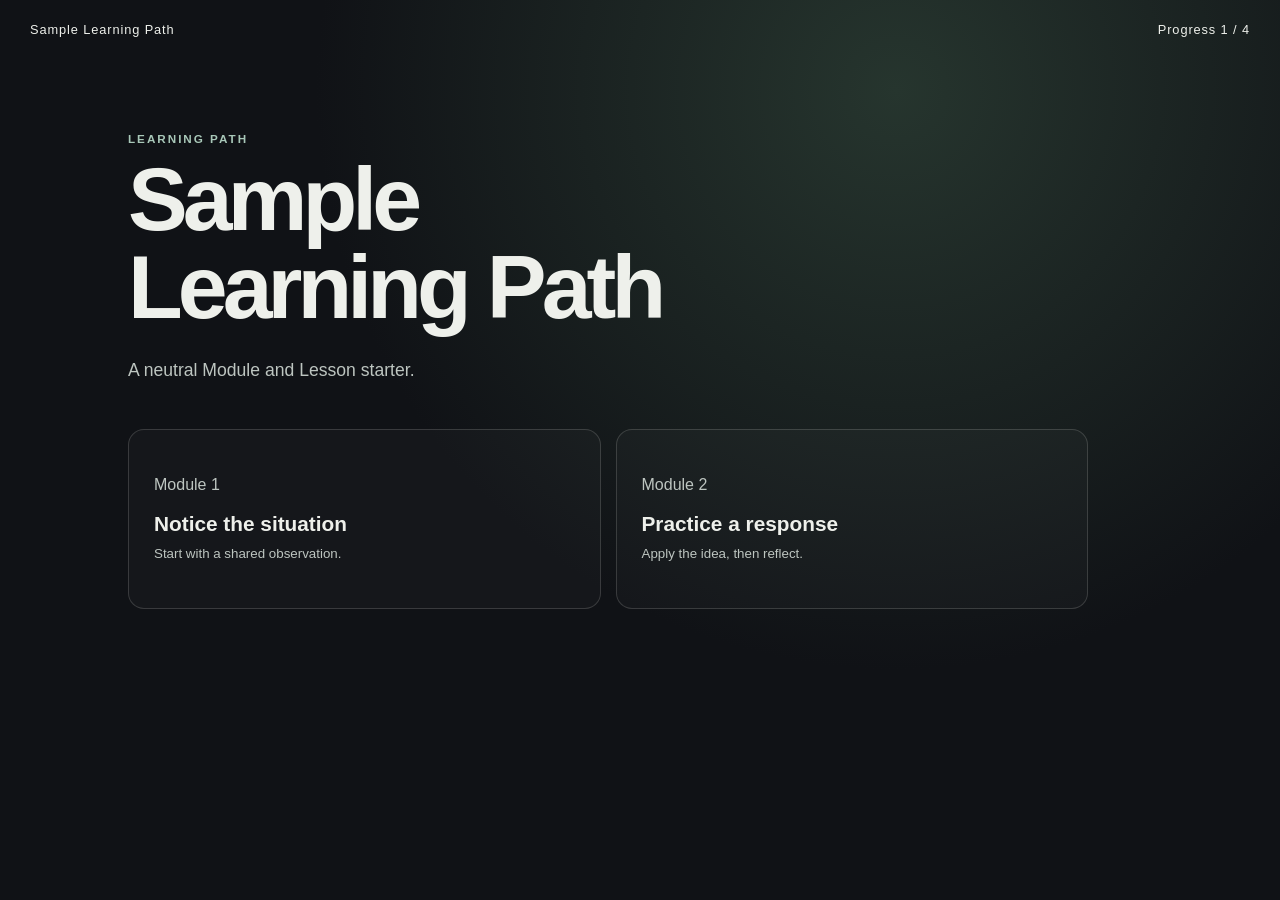
==== templates/lecture-experience/starter/index.html @ bf98b6eb "feat: add reusable lecture templates" ====
<!doctype html><html lang="en"><head><meta charset="utf-8"><meta name="viewport" content="width=device-width,initial-scale=1"><title>Sample Learning Experience</title><link rel="stylesheet" href="engine/experience.css"><link rel="stylesheet" href="skin.css"></head><body><div id="experience-app"></div><script src="experience-data.js"></script><script src="engine/experience-engine.js"></script></body></html>
---- templates/lecture-experience/starter/engine/experience.css ----
* { box-sizing:border-box; } html,body,#experience-app { min-height:100%; margin:0; } body { background:#101216; color:#eef0eb; font-family:Arial,sans-serif; } button { font:inherit; cursor:pointer; } .experience-chrome,.experience-controls { position:fixed; z-index:2; inset-inline:0; display:flex; align-items:center; gap:18px; padding:22px 30px; }.experience-chrome { top:0; justify-content:space-between; font-size:.8rem; letter-spacing:.07em; }.experience-chrome button,.lesson-stage button,.experience-controls button { color:inherit; background:transparent; border:1px solid color-mix(in srgb,var(--accent,#b1c8bc) 55%,transparent); border-radius:999px; padding:.62rem .95rem; }.experience-controls { bottom:0; justify-content:center; }.experience-controls button:disabled { opacity:.35; cursor:default; }.experience-hub,.lesson-stage { min-height:100vh; padding:120px clamp(28px,10vw,170px) 100px; }.experience-hub h1,.lesson-stage h1 { max-width:13ch; margin:0; font-size:clamp(2.8rem,7vw,6.5rem); line-height:.98; letter-spacing:-.055em; }.experience-hub>p:not(.eyebrow),.lesson-copy { max-width:52ch; margin:24px 0; color:var(--muted,#b9c0bf); line-height:1.65; font-size:1.1rem; }.eyebrow { color:var(--accent,#b1c8bc); font-weight:700; font-size:.73rem; letter-spacing:.17em; text-transform:uppercase; }.module-grid { display:grid; grid-template-columns:repeat(auto-fit,minmax(220px,1fr)); gap:15px; max-width:960px; margin-top:44px; }.module-grid button { min-height:180px; padding:25px; border:1px solid color-mix(in srgb,currentColor 16%,transparent); background:rgba(255,255,255,.025); color:inherit; text-align:left; }.module-grid button:hover { border-color:var(--accent,#b1c8bc); transform:translateY(-3px); }.module-grid span,.module-grid small { display:block; color:var(--muted,#b9c0bf); }.module-grid strong { display:block; margin:18px 0 10px; font-size:1.3rem; }.practice-panel { max-width:650px; margin-top:30px; padding:25px; border-left:2px solid var(--accent,#b1c8bc); background:rgba(255,255,255,.04); }.experience-progress { height:2px; width:min(340px,30vw); background:rgba(255,255,255,.18); }.experience-progress span { display:block; height:100%; background:var(--accent,#b1c8bc); transition:width .25s; }.experience-error { padding:12vh 10vw; } @media(max-width:680px){.experience-chrome{padding:18px}.experience-hub,.lesson-stage{padding:100px 28px 90px}.experience-controls{padding:18px}.experience-progress{width:22vw;}}
---- templates/lecture-experience/starter/skin.css ----
:root { --accent:#a8c7b8; --muted:#bdc5c0; } body { background:radial-gradient(circle at 70% 10%,#26352e 0,#101216 48%); } .module-grid button { border-radius:16px; }
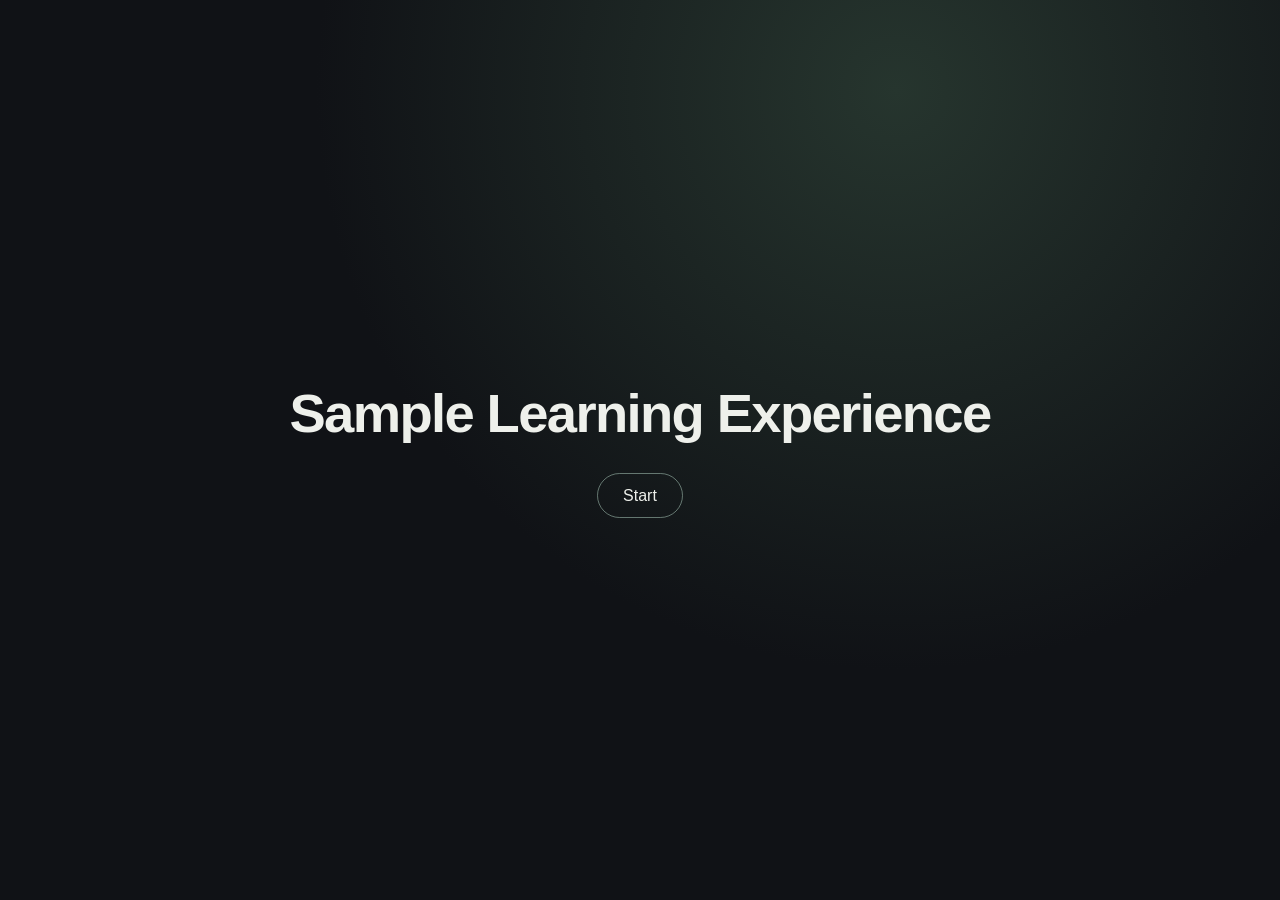
==== commit 1c3d39cd: "feat: standardize AX entry warp transition MyPage Golden Transition을 정본으로 확인해 AX Entry Warp를 공용 Engi" ====
--- a/templates/lecture-experience/starter/index.html
+++ b/templates/lecture-experience/starter/index.html
@@ -1 +1 @@
-<!doctype html><html lang="en"><head><meta charset="utf-8"><meta name="viewport" content="width=device-width,initial-scale=1"><title>Sample Learning Experience</title><link rel="stylesheet" href="engine/experience.css"><link rel="stylesheet" href="skin.css"></head><body><div id="experience-app"></div><script src="experience-data.js"></script><script src="engine/experience-engine.js"></script></body></html>
+<!doctype html><html lang="en"><head><meta charset="utf-8"><meta name="viewport" content="width=device-width,initial-scale=1"><title>Sample Learning Experience</title><link rel="stylesheet" href="engine/experience.css"><link rel="stylesheet" href="engine/entry-transition.css"><link rel="stylesheet" href="skin.css"></head><body><div id="experience-cover" class="ax-cover"><div class="ax-cover__inner"><h1>Sample Learning Experience</h1><button type="button" data-action="enter">Start</button></div></div><div id="experience-app"></div><script src="experience-data.js"></script><script src="engine/entry-transition.js"></script><script src="engine/experience-engine.js"></script></body></html>
--- a/templates/lecture-experience/starter/engine/experience.css
+++ b/templates/lecture-experience/starter/engine/experience.css
@@ -1 +1,2 @@
 * { box-sizing:border-box; } html,body,#experience-app { min-height:100%; margin:0; } body { background:#101216; color:#eef0eb; font-family:Arial,sans-serif; } button { font:inherit; cursor:pointer; } .experience-chrome,.experience-controls { position:fixed; z-index:2; inset-inline:0; display:flex; align-items:center; gap:18px; padding:22px 30px; }.experience-chrome { top:0; justify-content:space-between; font-size:.8rem; letter-spacing:.07em; }.experience-chrome button,.lesson-stage button,.experience-controls button { color:inherit; background:transparent; border:1px solid color-mix(in srgb,var(--accent,#b1c8bc) 55%,transparent); border-radius:999px; padding:.62rem .95rem; }.experience-controls { bottom:0; justify-content:center; }.experience-controls button:disabled { opacity:.35; cursor:default; }.experience-hub,.lesson-stage { min-height:100vh; padding:120px clamp(28px,10vw,170px) 100px; }.experience-hub h1,.lesson-stage h1 { max-width:13ch; margin:0; font-size:clamp(2.8rem,7vw,6.5rem); line-height:.98; letter-spacing:-.055em; }.experience-hub>p:not(.eyebrow),.lesson-copy { max-width:52ch; margin:24px 0; color:var(--muted,#b9c0bf); line-height:1.65; font-size:1.1rem; }.eyebrow { color:var(--accent,#b1c8bc); font-weight:700; font-size:.73rem; letter-spacing:.17em; text-transform:uppercase; }.module-grid { display:grid; grid-template-columns:repeat(auto-fit,minmax(220px,1fr)); gap:15px; max-width:960px; margin-top:44px; }.module-grid button { min-height:180px; padding:25px; border:1px solid color-mix(in srgb,currentColor 16%,transparent); background:rgba(255,255,255,.025); color:inherit; text-align:left; }.module-grid button:hover { border-color:var(--accent,#b1c8bc); transform:translateY(-3px); }.module-grid span,.module-grid small { display:block; color:var(--muted,#b9c0bf); }.module-grid strong { display:block; margin:18px 0 10px; font-size:1.3rem; }.practice-panel { max-width:650px; margin-top:30px; padding:25px; border-left:2px solid var(--accent,#b1c8bc); background:rgba(255,255,255,.04); }.experience-progress { height:2px; width:min(340px,30vw); background:rgba(255,255,255,.18); }.experience-progress span { display:block; height:100%; background:var(--accent,#b1c8bc); transition:width .25s; }.experience-error { padding:12vh 10vw; } @media(max-width:680px){.experience-chrome{padding:18px}.experience-hub,.lesson-stage{padding:100px 28px 90px}.experience-controls{padding:18px}.experience-progress{width:22vw;}}
+.ax-cover{position:fixed;inset:0;z-index:1;display:grid;place-items:center;text-align:center;padding:24px;}.ax-cover__inner h1{margin:0 0 28px;font-size:clamp(2rem,5vw,3.4rem);letter-spacing:-.03em;}.ax-cover__inner button{border:1px solid color-mix(in srgb,var(--accent,#b1c8bc) 55%,transparent);border-radius:999px;padding:.8rem 1.6rem;font:inherit;color:inherit;background:transparent;cursor:pointer;}
--- a/templates/lecture-experience/starter/engine/entry-transition.css
+++ b/templates/lecture-experience/starter/engine/entry-transition.css
@@ -0,0 +1,27 @@
+/* AX Entry Warp — visual contract. Circular light warps from the center of
+   the screen, covers it fully, holds, then releases into the destination
+   view. Geometry/duration/easing/cover/release must stay identical across
+   every AX template; only the callback destination differs.
+   See docs/13_ax_entry_transition_standard_v0.1.md. */
+:root {
+  --ax-warp-center: #f4ecdf;
+  --ax-warp-mid: #e9a85a;
+  --ax-warp-outer: #c48165;
+}
+.ax-entry-warp {
+  position: fixed; top: 50%; left: 50%;
+  width: 220vmax; height: 220vmax;
+  margin: -110vmax 0 0 -110vmax;
+  z-index: 9999; border-radius: 50%; pointer-events: all;
+  background: radial-gradient(circle,
+    var(--ax-warp-center) 0%, var(--ax-warp-center) 40%,
+    var(--ax-warp-mid) 66%, var(--ax-warp-outer) 84%, transparent 100%);
+  opacity: 0; transform: scale(0); transform-origin: 50% 50%;
+}
+.ax-entry-warp--active { animation: ax-entry-warp 1600ms cubic-bezier(.45, 0, .2, 1) forwards; }
+@keyframes ax-entry-warp {
+  0% { opacity: 0; transform: scale(0); }
+  28% { opacity: 1; transform: scale(1); }
+  55% { opacity: 1; transform: scale(1.03); }
+  100% { opacity: 0; transform: scale(1.12); }
+}
